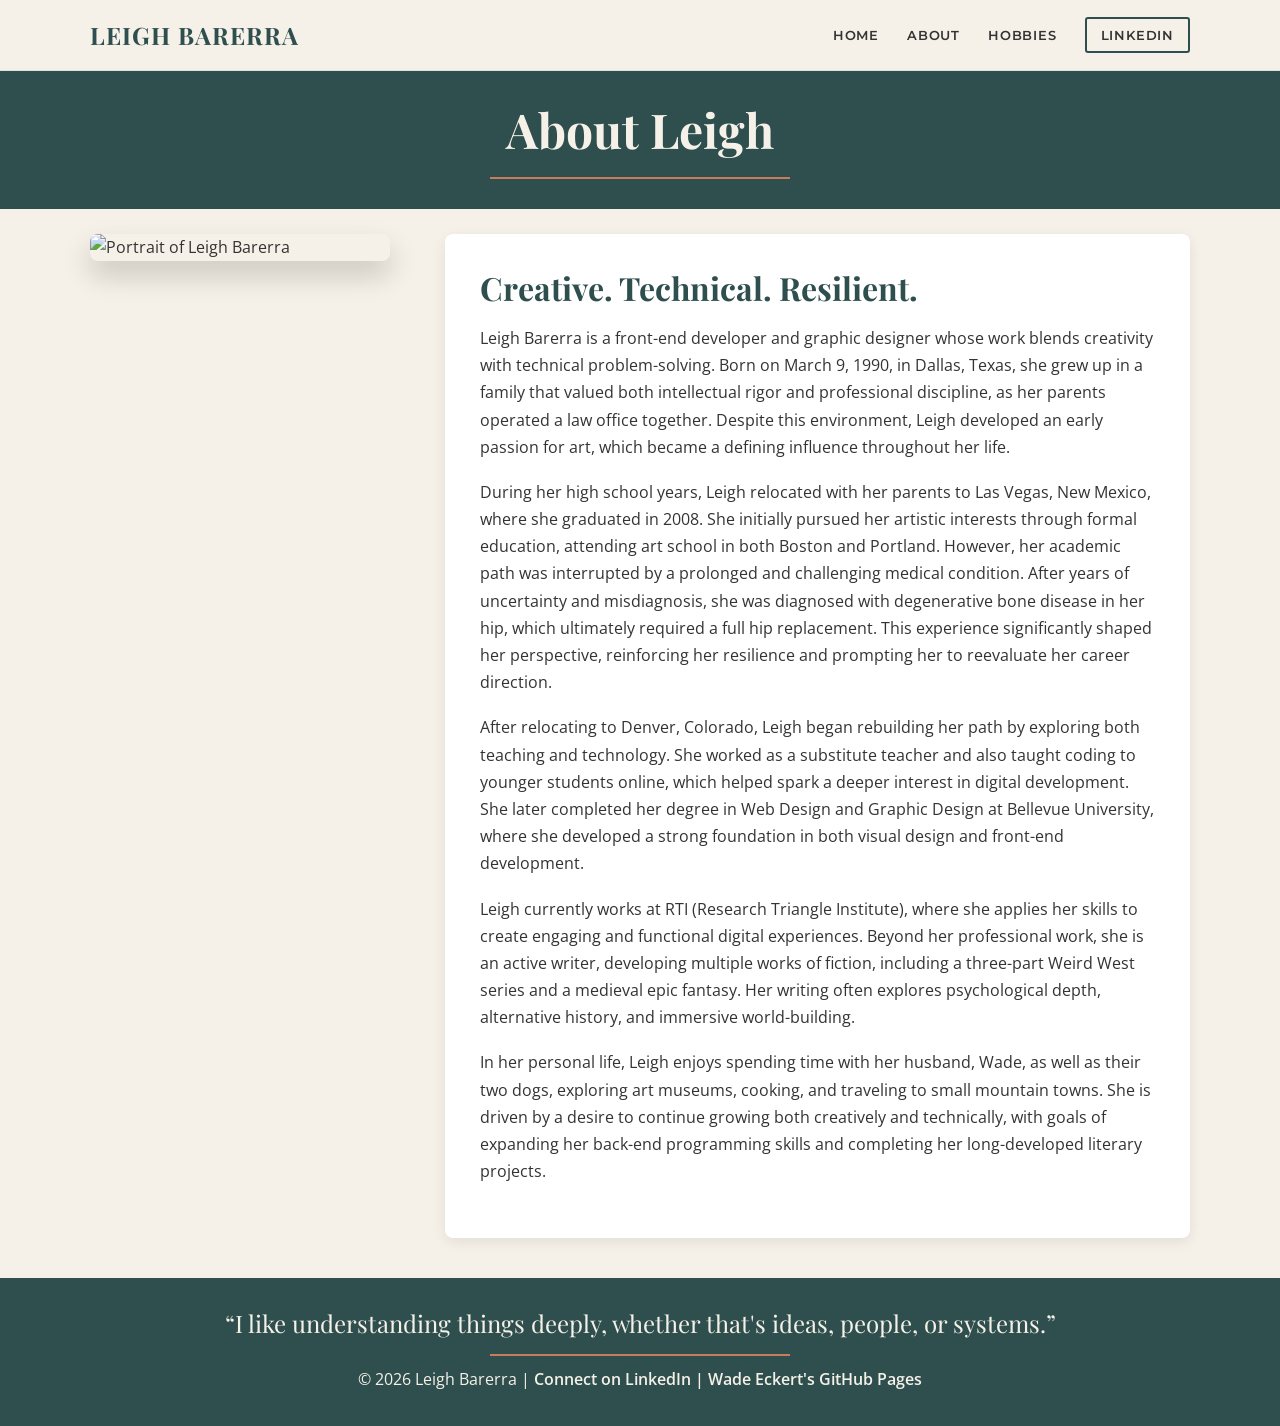
==== about.html @ 8d1077b0 "Add bioSite pages, styles, and images Introduce the bioSite project: add index.html, about.html, hob" ====
<!--
Assignment: bioSite Project
Original Author: Wade Eckert
Professor: Dr. Mortoza Abdullah
Date: April 26, 2026
Description:
-->

<!DOCTYPE html>
<html lang="en">
    <head>
        <meta charset="UTF-8">
        <meta name="viewport" content="width=device-width, initial-scale=1.0">
        <meta name="description" content="">
        <meta name="author" content="Wade Eckert">
        <link href="bioSite.css" rel="stylesheet" type="text/css">
        <link href="https://fonts.googleapis.com/css2?family=Playfair+Display:wght@400;600;700&family=Open+Sans:wght@400;600&family=Montserrat:wght@500;600&display=swap" rel="stylesheet">
        <title>About Leigh Barerra | bioSite</title>
    </head>
    <body>
    <header> <!-- Header with navigation bar start-->
        <nav class="navbar container"> <!-- Navigation bar with logo and links start-->
            <div class="logo">LEIGH BARERRA</div>

            <ul class="nav-links">
                <li><a href="index.html">Home</a></li>
                <li><a href="about.html">About</a></li>
                <li><a href="hobbies.html">Hobbies</a></li>
                <li><a class="external-link" href="https://www.linkedin.com/in/leigh-m-barrera?trk=people-guest_people_search-card" target="_blank">LinkedIn</a></li>
            </ul>
        </nav> <!-- Navigation bar end-->
    </header> <!-- Header with navigation bar end-->

    <main> <!-- Main content container start -->
        <section class="page-header"> <!-- Page header section with title and accent line start -->
            <div class="container">
                <h1>About Leigh</h1>
                <div class="accent-line centered-line"></div>
            </div> 
        </section> <!-- Page header section with title and accent line end -->

        <section class="section about-section"> <!-- About section start -->
            <div class="container about-grid">
                <div class="about-image"> <!-- About image container start -->
                    <img src="images/portrait.jfif" alt="Portrait of Leigh Barerra">
                </div> <!-- About image container end -->
 
                <div class="about-text"> <!-- About text content start -->
                    <h2>Creative. Technical. Resilient.</h2>

                    <p>
                        Leigh Barerra is a front-end developer and graphic designer whose work blends creativity
                        with technical problem-solving. Born on March 9, 1990, in Dallas, Texas, she grew up in
                        a family that valued both intellectual rigor and professional discipline, as her parents
                        operated a law office together. Despite this environment, Leigh developed an early passion
                        for art, which became a defining influence throughout her life.
                    </p>

                    <p>
                        During her high school years, Leigh relocated with her parents to Las Vegas, New Mexico,
                        where she graduated in 2008. She initially pursued her artistic interests through formal
                        education, attending art school in both Boston and Portland. However, her academic path
                        was interrupted by a prolonged and challenging medical condition. After years of uncertainty
                        and misdiagnosis, she was diagnosed with degenerative bone disease in her hip, which
                        ultimately required a full hip replacement. This experience significantly shaped her
                        perspective, reinforcing her resilience and prompting her to reevaluate her career direction.
                    </p>

                    <p>
                        After relocating to Denver, Colorado, Leigh began rebuilding her path by exploring both
                        teaching and technology. She worked as a substitute teacher and also taught coding to
                        younger students online, which helped spark a deeper interest in digital development.
                        She later completed her degree in Web Design and Graphic Design at Bellevue University,
                        where she developed a strong foundation in both visual design and front-end development.
                    </p>

                    <p>
                        Leigh currently works at RTI (Research Triangle Institute), where she applies her skills
                        to create engaging and functional digital experiences. Beyond her professional work, she
                        is an active writer, developing multiple works of fiction, including a three-part Weird
                        West series and a medieval epic fantasy. Her writing often explores psychological depth,
                        alternative history, and immersive world-building.
                    </p>

                    <p>
                        In her personal life, Leigh enjoys spending time with her husband, Wade, as well as their
                        two dogs, exploring art museums, cooking, and traveling to small mountain towns. She is
                        driven by a desire to continue growing both creatively and technically, with goals of
                        expanding her back-end programming skills and completing her long-developed literary projects.
                    </p>
                </div> <!-- About text content end -->
            </div> 
        </section> <!-- About section end -->
    </main> <!-- Main content container end -->

    <footer> <!-- Footer start -->
        <section class="quote-section"> <!-- Inspirational quote section start -->
            <p>“I like understanding things deeply, whether that's ideas, people, or systems.”</p>
        </section> <!-- Inspirational quote section end -->
        <p>
            &copy; 2026 Leigh Barerra |
            <a href="https://www.linkedin.com/in/leigh-m-barrera?trk=people-guest_people_search-card" target="_blank">Connect on LinkedIn |</a>
            <a href="https://wadeeckert.github.io/CSD-340/" target="_blank">Wade Eckert's GitHub Pages</a>
        </p>
    </footer> <!-- Footer end -->
</body>
</html>
---- bioSite.css ----
/*
Assignment: bioSite Project
Original Author: Wade Eckert
Professor: Dr. Mortoza Abdullah
Date: April 26, 2026
Description:
*/

/* Base styling for the site for consistency */
* {
    margin: 0;
    padding: 0;
    box-sizing: border-box;
}

body {
    font-family: "Open Sans", sans-serif;
    background-color: #F5F1E8;
    color: #333333;
    line-height: 1.7;
}

img {
    max-width: 100%;
    display: block;
}

a {
    color: inherit;
    text-decoration: none;
}

/* Generic layout helper styling */
.container {
    width: 90%;
    max-width: 1100px;
    margin: 0 auto;
}

.section {
    padding: 40px 0;
}

/* Styling for the typography */
h1,
h2,
h3 {
    font-family: "Playfair Display", serif;
    color: #2F4F4F;
    line-height: 1.2;
}

h1 {
    font-size: 48px;
    font-weight: 700;
}

h2 {
    font-size: 32px;
    font-weight: 700;
    margin-bottom: 20px;
}

h3 {
    font-size: 24px;
    font-weight: 600;
}

p {
    font-size: 16px;
    margin-bottom: 18px;
}

/* Styling for the navigation */
header {
    background-color: #F5F1E8;
    border-bottom: 1px solid #E0E0E0;
}

/* Styling for the navbar with flexbox for horizontal layout and spacing */
.navbar {
    height: 70px;
    display: flex;
    align-items: center;
    justify-content: space-between;
}

.logo {
    font-family: "Playfair Display", serif;
    font-size: 24px;
    font-weight: 700;
    color: #2F4F4F;
    letter-spacing: 1px;
}

/* Styling for the navigation links with an animated underline effect on hover */
.nav-links {
    display: flex;
    align-items: center;
    gap: 28px;
    list-style: none;
}

.nav-links a {
    position: relative;
    font-family: "Montserrat", sans-serif;
    font-size: 13px;
    font-weight: 600;
    letter-spacing: 0.8px;
    text-transform: uppercase;
    color: #333333;
}

/* Animated underline */
.nav-links a:not(.external-link)::after {
    content: "";
    position: absolute;
    left: 0;
    bottom: -4px;
    width: 0%;
    height: 2px;
    background-color: #C97C5D;
    transition: width 0.3s ease;
}

.nav-links .external-link {
    border: 2px solid #2F4F4F;
    padding: 8px 14px;
    border-radius: 3px;
}

.nav-links .external-link:hover {
    background-color: #2F4F4F;
    color: #F5F1E8;
}

.nav-links a:not(.external-link):hover::after {
    width: 100%;
}

/* Styling for the hero section of the landing page */
.hero {
    min-height: 400px;
    background-size: cover;
    background-position: center;
    position: relative;
    display: flex;
    align-items: center;
}

/* Adding a dark overlay to the hero image for better text readability */
.hero::before {
    content: "";
    position: absolute;
    inset: 0;
    background: rgba(0, 0, 0, 0.45);
}

.hero-content {
    position: relative;
    color: #F5F1E8;
    max-width: 700px;
}

.hero-content h1 {
    color: #F5F1E8;
    margin-bottom: 10px;
}

.hero-subtitle {
    font-family: "Montserrat", sans-serif;
    font-size: 15px;
    font-weight: 600;
    letter-spacing: 1px;
    text-transform: uppercase;
    margin-bottom: 18px;
}

/* Accent line styling for visual separation */
.accent-line {
    width: 300px;
    height: 2px;
    background-color: #C97C5D;
    margin: 16px 0;
}

/* Styling for call to action/buttons */
.cta-link {
    display: inline-block;
    font-family: "Montserrat", sans-serif;
    font-size: 14px;
    font-weight: 600;
    background-color: #2F4F4F;
    color: #F5F1E8;
    padding: 12px 22px;
    border-radius: 5px;
    margin-top: 10px;
}

.cta-link:hover {
    background-color: #C97C5D;
}

/* Styling for the intro section */
.intro-grid {
    display: grid;
    grid-template-columns: 1fr 1.4fr;
    gap: 60px;
    align-items: center;
}

/* Styling for the portrait frame in the intro section */
.portrait-frame {
    justify-self: center;
    width: 260px;
    background-color: #2F4F4F;
    padding: 0 14px 14px 0;
    border-radius: 8px;
    box-shadow: 0 14px 28px rgba(0, 0, 0, 0.18);
    transition: transform 0.3s ease, box-shadow 0.3s ease;
}

/* Styling for the portrait image with a slight offset to create a layered effect */
.portrait-frame img {
    width: 260px;
    height: auto;
    border-radius: 8px;
    transform: translate(-14px, -14px);
}

/* Adding a subtle zoom and shadow effect on hover for the portrait frame */
.portrait-frame:hover {
    transform: scale(1.04);
    box-shadow: 0 20px 38px rgba(0, 0, 0, 0.26);
}

.intro-text h2 {
    margin-bottom: 14px;
}

/* Styling for the image cards */
.card-section-title {
    display: flex;
    align-items: center;
    justify-content: center;
    gap: 20px;
    margin-bottom: 35px;
    font-family: "Playfair Display", serif;
}

/* Left + right lines */
.card-section-title::before,
.card-section-title::after {
    content: "";
    flex: 1;
    height: 2px;
    background-color: #C97C5D;
    max-width: 300px;
}

/* Using CSS Grid to create a responsive card layout */
.card-grid {
    display: grid;
    grid-template-columns: repeat(3, 1fr);
    gap: 28px;
}
 
.card {
    background-color: #ffffff;
    border-radius: 8px;
    overflow: hidden;
    box-shadow: 0 4px 14px rgba(0, 0, 0, 0.08);
}

.card img {
    height: 220px;
    width: 100%;
    object-fit: cover;
}

.card-content {
    padding: 22px;
    text-align: center;
}

.card-content h3 {
    margin-bottom: 10px;
}

.card-content p {
    font-size: 14px;
}

/* Styling for the page header sections */
.page-header {
    background-color: #2F4F4F; /* green */
    padding: 30px 0 30px;
    text-align: center;
}

.page-header h1 {
    color: #F5F1E8;
}

.page-header .accent-line {
    margin: 18px auto 0;
    background-color: #C97C5D;
}

/* Specific styling for the About page */
.centered-line {
    margin: 18px auto 0;
}

.about-section {
    padding-top: 25px;
}

.about-grid {
    display: grid;
    grid-template-columns: 300px 1fr;
    gap: 55px;
    align-items: start;
}

.about-image img {
    width: 100%;
    border-radius: 8px;
    box-shadow: 0 14px 28px rgba(0, 0, 0, 0.18);
    transition: transform 0.3s ease, box-shadow 0.3s ease;
}

.about-image img:hover {
    transform: scale(1.04);
    box-shadow: 0 20px 38px rgba(0, 0, 0, 0.26);
}

.about-text {
    background-color: #ffffff;
    padding: 35px;
    border-radius: 8px;
    box-shadow: 0 4px 14px rgba(0, 0, 0, 0.08);
}

.about-text h2 {
    margin-bottom: 18px;
}

/* Specific styling for the Hobbies page, alternating layout story blocks */
.story-block {
    display: grid;
    grid-template-columns: 1fr 1.3fr;
    gap: 45px;
    align-items: center;
    padding: 30px 0;
    border-bottom: 1px solid #E0E0E0;
}

/* Reversing the layout for alternating story blocks */
.story-block.reverse {
    grid-template-columns: 1.3fr 1fr;
}

/* Adjusting the order of the image and text for reversed story blocks */
.story-block.reverse .story-image {
    order: 2;
}

/* Ensuring the text content is ordered correctly in reversed story blocks */
.story-block.reverse .story-text {
    order: 1;
}

.story-image img {
    border-radius: 8px;
    height: 280px;
    width: 100%;
    object-fit: cover;
    transition: transform 0.3s ease, box-shadow 0.3s ease;
    box-shadow: 0 14px 28px rgba(0, 0, 0, 0.18);
}

/* Adding a subtle zoom and shadow effect on hover for the story images */
.story-image img:hover {
    transform: scale(1.04);
    box-shadow: 0 20px 38px rgba(0, 0, 0, 0.26);
}

/* Styling for the quote sections */
.quote-section {
    background-color: #2F4F4F;
    color: #F5F1E8;
    text-align: center;
    padding: 10px 10px; 
    position: relative;
}

/* Centered accent line */
.quote-section::after {
    content: "";
    display: block;
    width: 300px;
    height: 2px;
    background-color: #C97C5D;
    margin: 10px auto 0 auto;
}

.quote-section p {
    font-family: "Playfair Display", serif;
    font-size: 24px;
    margin-bottom: 0;
}

/* Styling for the footer sections */
footer {
    background-color: #2F4F4F;
    color: #F5F1E8;
    text-align: center;
    padding: 15px 0;
    font-size: 13px;
}

footer a {
    color: #F5F1E8;
    font-weight: 600;
}

footer a:hover {
    color: #A3B18A;
}
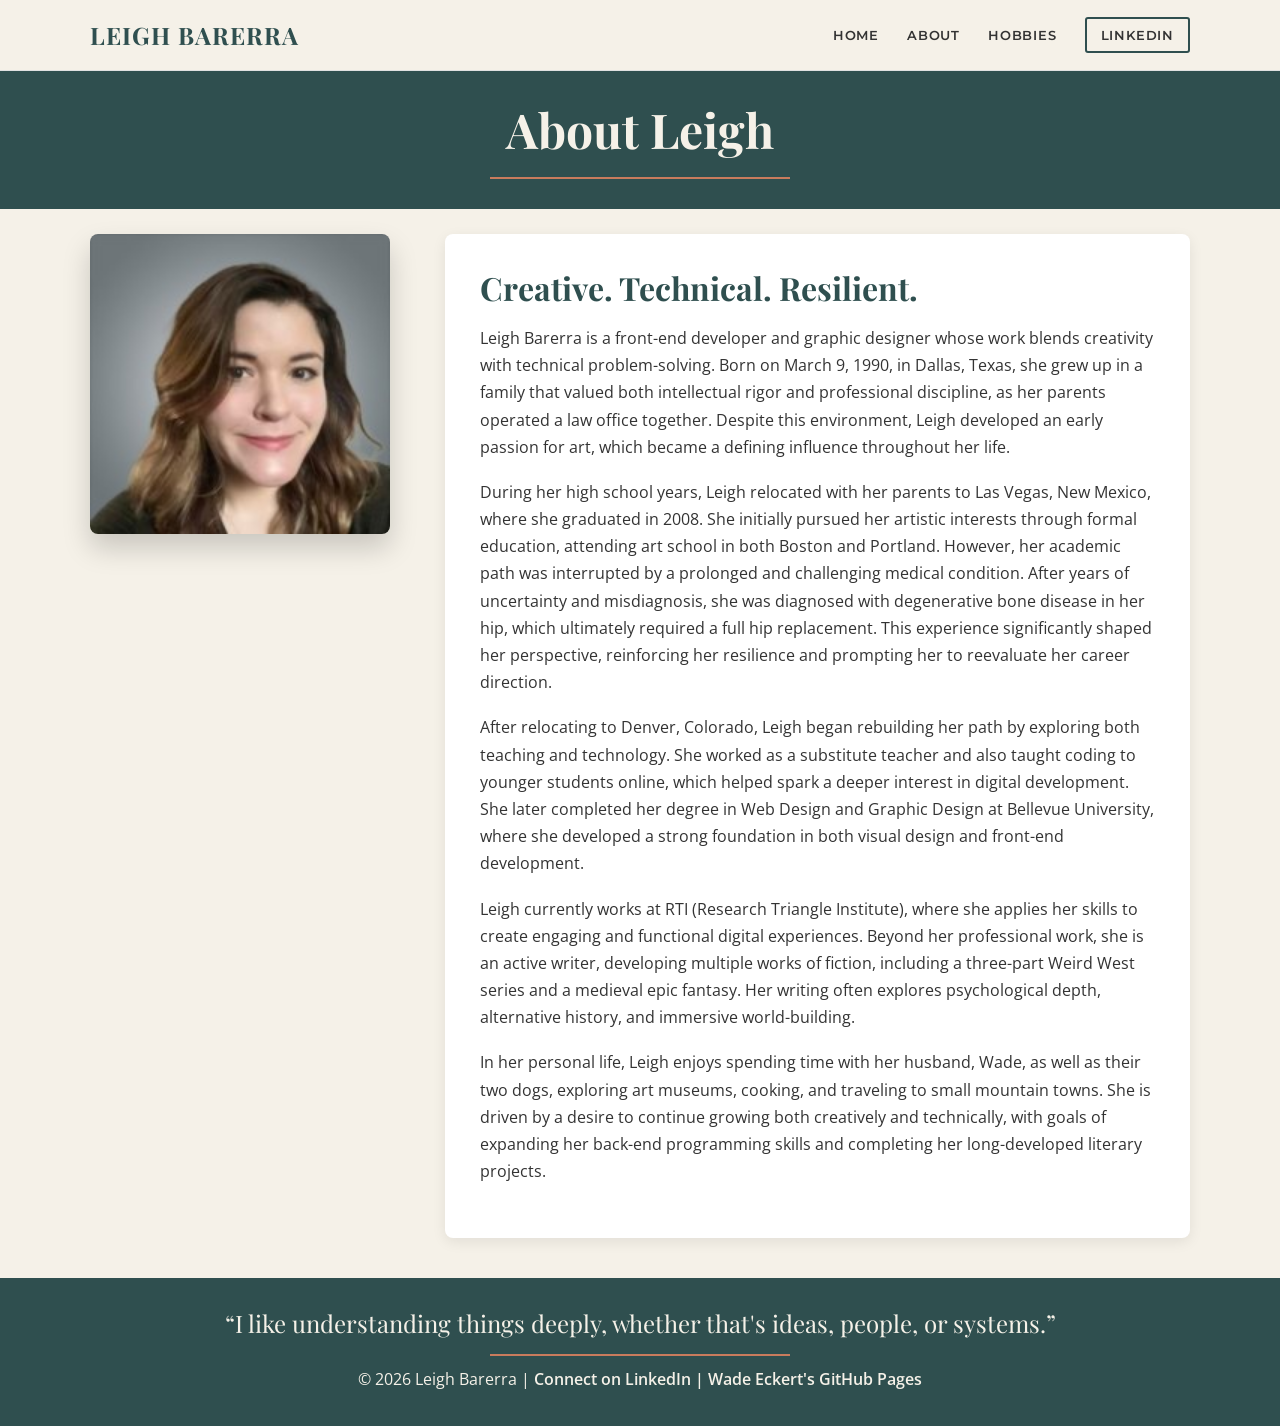
==== commit 7224d5b6: "Fix image path case sensitivity Update image src references from 'images/...' to 'Images/...' across" ====
--- a/about.html
+++ b/about.html
@@ -3,7 +3,9 @@
 Original Author: Wade Eckert
 Professor: Dr. Mortoza Abdullah
 Date: April 26, 2026
-Description:
+Description: This is the about.html file for the bioSite project, which provides a detailed biography of Leigh Barerra. 
+It includes sections on her background, education, career, and personal interests, along with a portrait image. 
+The design maintains consistency with the overall bioSite aesthetic while offering an in-depth look at Leigh's life and work.
 -->
 
 <!DOCTYPE html>
@@ -11,7 +13,7 @@
     <head>
         <meta charset="UTF-8">
         <meta name="viewport" content="width=device-width, initial-scale=1.0">
-        <meta name="description" content="">
+        <meta name="description" content="Learn about Leigh Barerra's background, education, career, and personal interests in this detailed biography. Discover how her experiences have shaped her work as a front-end developer and graphic designer.">
         <meta name="author" content="Wade Eckert">
         <link href="bioSite.css" rel="stylesheet" type="text/css">
         <link href="https://fonts.googleapis.com/css2?family=Playfair+Display:wght@400;600;700&family=Open+Sans:wght@400;600&family=Montserrat:wght@500;600&display=swap" rel="stylesheet">
@@ -42,7 +44,7 @@
         <section class="section about-section"> <!-- About section start -->
             <div class="container about-grid">
                 <div class="about-image"> <!-- About image container start -->
-                    <img src="images/portrait.jfif" alt="Portrait of Leigh Barerra">
+                    <img src="Images/portrait.jfif" alt="Portrait of Leigh Barerra">
                 </div> <!-- About image container end -->
  
                 <div class="about-text"> <!-- About text content start -->
--- a/bioSite.css
+++ b/bioSite.css
@@ -3,7 +3,9 @@
 Original Author: Wade Eckert
 Professor: Dr. Mortoza Abdullah
 Date: April 26, 2026
-Description:
+Description: This is the bioSite.css file for the bioSite project, which contains all the styling for the website. 
+It includes base styles for typography, layout, and specific components such as the navigation bar, hero section, 
+cards, and page headers.
 */
 
 /* Base styling for the site for consistency */
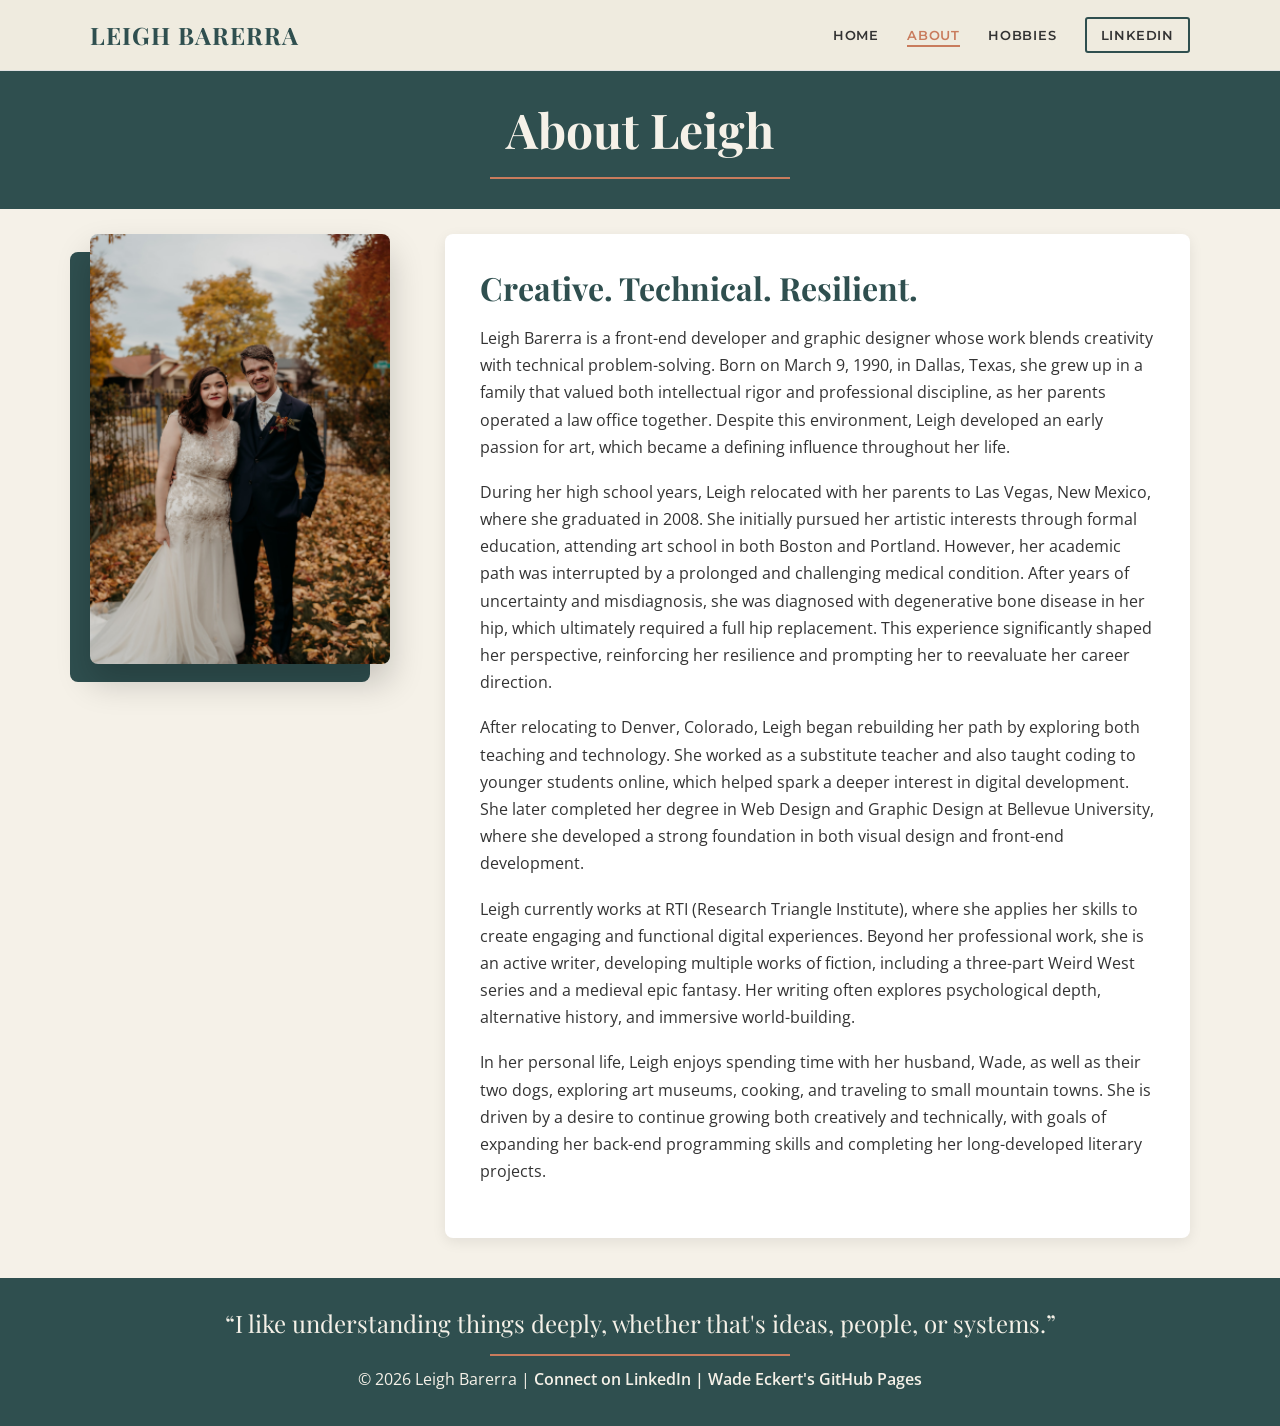
==== commit f6b63c0c: "Add responsive nav, favicon, images, and UI tweaks Add favicon and wedding image assets; replace por" ====
--- a/about.html
+++ b/about.html
@@ -16,19 +16,21 @@
         <meta name="description" content="Learn about Leigh Barerra's background, education, career, and personal interests in this detailed biography. Discover how her experiences have shaped her work as a front-end developer and graphic designer.">
         <meta name="author" content="Wade Eckert">
         <link href="bioSite.css" rel="stylesheet" type="text/css">
+        <link rel="icon" type="image/png" href="Images/favicon.png">
         <link href="https://fonts.googleapis.com/css2?family=Playfair+Display:wght@400;600;700&family=Open+Sans:wght@400;600&family=Montserrat:wght@500;600&display=swap" rel="stylesheet">
         <title>About Leigh Barerra | bioSite</title>
     </head>
     <body>
     <header> <!-- Header with navigation bar start-->
         <nav class="navbar container"> <!-- Navigation bar with logo and links start-->
-            <div class="logo">LEIGH BARERRA</div>
+            <a href="index.html" class="logo">LEIGH BARERRA</a>
 
+            <button class="menu-toggle" aria-label="Toggle navigation">&#9776;</button>
             <ul class="nav-links">
                 <li><a href="index.html">Home</a></li>
-                <li><a href="about.html">About</a></li>
+                <li><a class="active" href="about.html">About</a></li>
                 <li><a href="hobbies.html">Hobbies</a></li>
-                <li><a class="external-link" href="https://www.linkedin.com/in/leigh-m-barrera?trk=people-guest_people_search-card" target="_blank">LinkedIn</a></li>
+                <li><a class="external-link" href="https://www.linkedin.com/in/leigh-m-barrera?trk=people-guest_people_search-card" target="_blank" aria-label="Visit Leigh Barerra's LinkedIn profile">LinkedIn</a></li>
             </ul>
         </nav> <!-- Navigation bar end-->
     </header> <!-- Header with navigation bar end-->
@@ -44,7 +46,7 @@
         <section class="section about-section"> <!-- About section start -->
             <div class="container about-grid">
                 <div class="about-image"> <!-- About image container start -->
-                    <img src="Images/portrait.jfif" alt="Portrait of Leigh Barerra">
+                    <img src="Images/wedding.png" alt="Wedding photo of Leigh Barerra">
                 </div> <!-- About image container end -->
  
                 <div class="about-text"> <!-- About text content start -->
@@ -101,9 +103,19 @@
         </section> <!-- Inspirational quote section end -->
         <p>
             &copy; 2026 Leigh Barerra |
-            <a href="https://www.linkedin.com/in/leigh-m-barrera?trk=people-guest_people_search-card" target="_blank">Connect on LinkedIn |</a>
-            <a href="https://wadeeckert.github.io/CSD-340/" target="_blank">Wade Eckert's GitHub Pages</a>
+            <a href="https://www.linkedin.com/in/leigh-m-barrera?trk=people-guest_people_search-card" target="_blank" aria-label="Visit Leigh Barerra's LinkedIn profile">Connect on LinkedIn |</a>
+            <a href="https://wadeeckert.github.io/CSD-340/" target="_blank" aria-label="Visit Wade Eckert's GitHub Pages">Wade Eckert's GitHub Pages</a>
         </p>
     </footer> <!-- Footer end -->
+
+    <!-- JavaScript for mobile menu toggle on responsive screens -->
+    <script>
+        const menuToggle = document.querySelector(".menu-toggle");
+        const navLinks = document.querySelector(".nav-links");
+
+        menuToggle.addEventListener("click", () => {
+            navLinks.classList.toggle("show");
+        });
+    </script>
 </body>
 </html>
--- a/bioSite.css
+++ b/bioSite.css
@@ -15,11 +15,28 @@
     box-sizing: border-box;
 }
 
+/* Smooth scrolling for anchor links */
+html {
+    scroll-behavior: smooth;
+}
+
 body {
     font-family: "Open Sans", sans-serif;
     background-color: #F5F1E8;
     color: #333333;
     line-height: 1.7;
+    animation: fadeIn 0.6s ease;
+}
+
+/* Simple fade-in animation for page load */
+@keyframes fadeIn {
+    from {
+        opacity: 0;
+    }
+
+    to {
+        opacity: 1;
+    }
 }
 
 img {
@@ -73,10 +90,14 @@
     margin-bottom: 18px;
 }
 
-/* Styling for the navigation */
+/* Styling for the navigation, making it sticky with a blurred background */
 header {
-    background-color: #F5F1E8;
+    background-color: rgba(239, 234, 223, 0.94);
     border-bottom: 1px solid #E0E0E0;
+    position: sticky;
+    top: 0;
+    z-index: 1000;
+    backdrop-filter: blur(8px);
 }
 
 /* Styling for the navbar with flexbox for horizontal layout and spacing */
@@ -95,6 +116,15 @@
     letter-spacing: 1px;
 }
 
+/* Adding a subtle color change on hover for the logo */
+.logo {
+    transition: color 0.3s ease;
+}
+
+.logo:hover {
+    color: #C97C5D;
+}
+
 /* Styling for the navigation links with an animated underline effect on hover */
 .nav-links {
     display: flex;
@@ -103,6 +133,7 @@
     list-style: none;
 }
 
+/* Styling for the navigation links with an animated underline effect on hover */
 .nav-links a {
     position: relative;
     font-family: "Montserrat", sans-serif;
@@ -111,9 +142,10 @@
     letter-spacing: 0.8px;
     text-transform: uppercase;
     color: #333333;
-}
-
-/* Animated underline */
+    transition: color 0.3s ease;
+}
+
+/* Animated underline for all navigation links except external links */
 .nav-links a:not(.external-link)::after {
     content: "";
     position: absolute;
@@ -125,12 +157,24 @@
     transition: width 0.3s ease;
 }
 
+/* Active page styling */
+.nav-links a.active {
+    color: #C97C5D;
+}
+
+/* Keep underline visible for the active page link */
+.nav-links a.active::after {
+    width: 100%;
+}
+
+/* Styling for external links in the navigation with a bordered button style */
 .nav-links .external-link {
     border: 2px solid #2F4F4F;
     padding: 8px 14px;
     border-radius: 3px;
 }
 
+/* Hover effect for external links in the navigation */
 .nav-links .external-link:hover {
     background-color: #2F4F4F;
     color: #F5F1E8;
@@ -161,6 +205,18 @@
 .hero-content {
     position: relative;
     color: #F5F1E8;
+    max-width: 1100px;
+    width: 90%;
+    margin: 0 auto;
+}
+
+/* Adding spacing below the hero section to separate it from the next section */
+.hero + .section {
+    padding-top: 28px;
+}
+
+/* Limiting the width of the hero content for better readability on larger screens */
+.hero-content > * {
     max-width: 700px;
 }
 
@@ -197,42 +253,57 @@
     padding: 12px 22px;
     border-radius: 5px;
     margin-top: 10px;
+    transition: background-color 0.3s ease, transform 0.3s ease;
 }
 
 .cta-link:hover {
     background-color: #C97C5D;
+    transform: translateY(-2px);
 }
 
 /* Styling for the intro section */
 .intro-grid {
     display: grid;
-    grid-template-columns: 1fr 1.4fr;
-    gap: 60px;
+    grid-template-columns: 300px 1fr;
+    gap: 70px;
     align-items: center;
 }
 
 /* Styling for the portrait frame in the intro section */
 .portrait-frame {
-    justify-self: center;
-    width: 260px;
+    position: relative;
+    justify-self: start;
+    width: 300px;
+    border-radius: 8px;
+    transition: transform 0.3s ease, box-shadow 0.3s ease;
+}
+
+/* Adding a layered background effect behind the portrait image using a pseudo-element */
+.portrait-frame::before {
+    content: "";
+    position: absolute;
+    z-index: 1;
+    width: 100%;
+    height: 100%;
     background-color: #2F4F4F;
-    padding: 0 14px 14px 0;
-    border-radius: 8px;
-    box-shadow: 0 14px 28px rgba(0, 0, 0, 0.18);
-    transition: transform 0.3s ease, box-shadow 0.3s ease;
+    border-radius: 8px;
+    left: -22px;
+    bottom: -18px;
 }
 
 /* Styling for the portrait image with a slight offset to create a layered effect */
 .portrait-frame img {
-    width: 260px;
+    position: relative;
+    z-index: 2;
+    width: 300px;
     height: auto;
     border-radius: 8px;
-    transform: translate(-14px, -14px);
+    box-shadow: 0 18px 34px rgba(0, 0, 0, 0.20);
 }
 
 /* Adding a subtle zoom and shadow effect on hover for the portrait frame */
 .portrait-frame:hover {
-    transform: scale(1.04);
+    transform: scale(1.02);
     box-shadow: 0 20px 38px rgba(0, 0, 0, 0.26);
 }
 
@@ -272,6 +343,13 @@
     border-radius: 8px;
     overflow: hidden;
     box-shadow: 0 4px 14px rgba(0, 0, 0, 0.08);
+    transition: transform 0.3s ease, box-shadow 0.3s ease;
+}
+
+/* Adding a subtle lift and shadow effect on hover for the cards */
+.card:hover {
+    transform: translateY(-4px);
+    box-shadow: 0 10px 24px rgba(0, 0, 0, 0.12);
 }
 
 .card img {
@@ -325,15 +403,38 @@
     align-items: start;
 }
 
+/* Styling for the about image with a layered background effect using a pseudo-element */
+.about-image {
+    position: relative;
+    transition: transform 0.3s ease, box-shadow 0.3s ease;
+}
+
+/* Adding a layered background effect behind the about image using a pseudo-element */
+.about-image::before {
+    content: "";
+    position: absolute;
+    z-index: 1;
+    width: 100%;
+    height: 100%;
+    background-color: #2F4F4F;
+    border-radius: 8px;
+    left: -20px;
+    bottom: -18px;
+}
+
+/* Styling for the about image with a slight offset to create a layered effect */
 .about-image img {
-    width: 100%;
-    border-radius: 8px;
-    box-shadow: 0 14px 28px rgba(0, 0, 0, 0.18);
+    position: relative;
+    z-index: 2;
+    width: 100%;
+    border-radius: 8px;
+    box-shadow: 0 18px 34px rgba(0, 0, 0, 0.20);
     transition: transform 0.3s ease, box-shadow 0.3s ease;
 }
 
-.about-image img:hover {
-    transform: scale(1.04);
+/* Adding a subtle zoom and shadow effect on hover for the about image */
+.about-image:hover {
+    transform: scale(1.02);
     box-shadow: 0 20px 38px rgba(0, 0, 0, 0.26);
 }
 
@@ -346,6 +447,11 @@
 
 .about-text h2 {
     margin-bottom: 18px;
+}
+
+/* Specific styling for the Hobbies page */
+.hobbies-content {
+    padding-top: 0px;
 }
 
 /* Specific styling for the Hobbies page, alternating layout story blocks */
@@ -354,8 +460,19 @@
     grid-template-columns: 1fr 1.3fr;
     gap: 45px;
     align-items: center;
-    padding: 30px 0;
+    padding: 45px 0 50px;
     border-bottom: 1px solid #E0E0E0;
+}
+
+/* Removing the top padding for the first story block to create a cleaner start */
+.story-block:first-child {
+    padding-top: 20px;
+}
+
+/* Removing the bottom border and adjusting padding for the last story block to create a cleaner ending */
+.story-block:last-child {
+    border-bottom: none;
+    padding-bottom: 20px;
 }
 
 /* Reversing the layout for alternating story blocks */
@@ -373,18 +490,46 @@
     order: 1;
 }
 
+.story-image {
+    position: relative;
+    transition: transform 0.3s ease, box-shadow 0.3s ease;
+}
+
+.story-image::before {
+    content: "";
+    position: absolute;
+    z-index: 1;
+    width: 100%;
+    height: 100%;
+    background-color: #2F4F4F;
+    border-radius: 8px;
+    left: -16px;
+    bottom: -14px;
+}
+
+.story-block.reverse .story-image::before {
+    left: auto;
+    right: -16px;
+    transition: transform 0.3s ease, box-shadow 0.3s ease;
+}
+
 .story-image img {
+    position: relative;
+    z-index: 2;
     border-radius: 8px;
     height: 280px;
     width: 100%;
     object-fit: cover;
-    transition: transform 0.3s ease, box-shadow 0.3s ease;
     box-shadow: 0 14px 28px rgba(0, 0, 0, 0.18);
+    transition: box-shadow 0.3s ease;
 }
 
 /* Adding a subtle zoom and shadow effect on hover for the story images */
-.story-image img:hover {
-    transform: scale(1.04);
+.story-image:hover {
+    transform: scale(1.02);
+}
+
+.story-image:hover img {
     box-shadow: 0 20px 38px rgba(0, 0, 0, 0.26);
 }
 
@@ -429,4 +574,68 @@
 
 footer a:hover {
     color: #A3B18A;
+}
+
+/* Styling for the mobile menu toggle button */
+.menu-toggle {
+    display: none;
+    font-size: 28px;
+    background: none;
+    border: none;
+    color: #2F4F4F;
+    cursor: pointer;
+}
+
+/* Responsive styling for mobile devices */
+@media (max-width: 768px) {
+    .navbar {
+        height: auto;
+        min-height: 70px;
+        flex-wrap: wrap;
+        padding: 12px 0;
+    }
+
+    .logo {
+        font-size: 18px;
+    }
+
+    .menu-toggle {
+        display: block;
+    }
+
+    .nav-links {
+        display: none;
+        width: 100%;
+        flex-direction: column;
+        align-items: center;
+        gap: 18px;
+        padding: 18px 0 8px;
+        gap: 14px;
+    }
+
+    .nav-links.show {
+        display: flex;
+    }
+
+    .intro-grid,
+    .about-grid,
+    .story-block,
+    .story-block.reverse,
+    .card-grid {
+        grid-template-columns: 1fr;
+    }
+
+    .story-block.reverse .story-image,
+    .story-block.reverse .story-text {
+        order: initial;
+    }
+
+    h1 {
+        font-size: 38px;
+    }
+
+    .portrait-frame,
+    .about-image {
+        margin: 0 auto;
+    }
 }
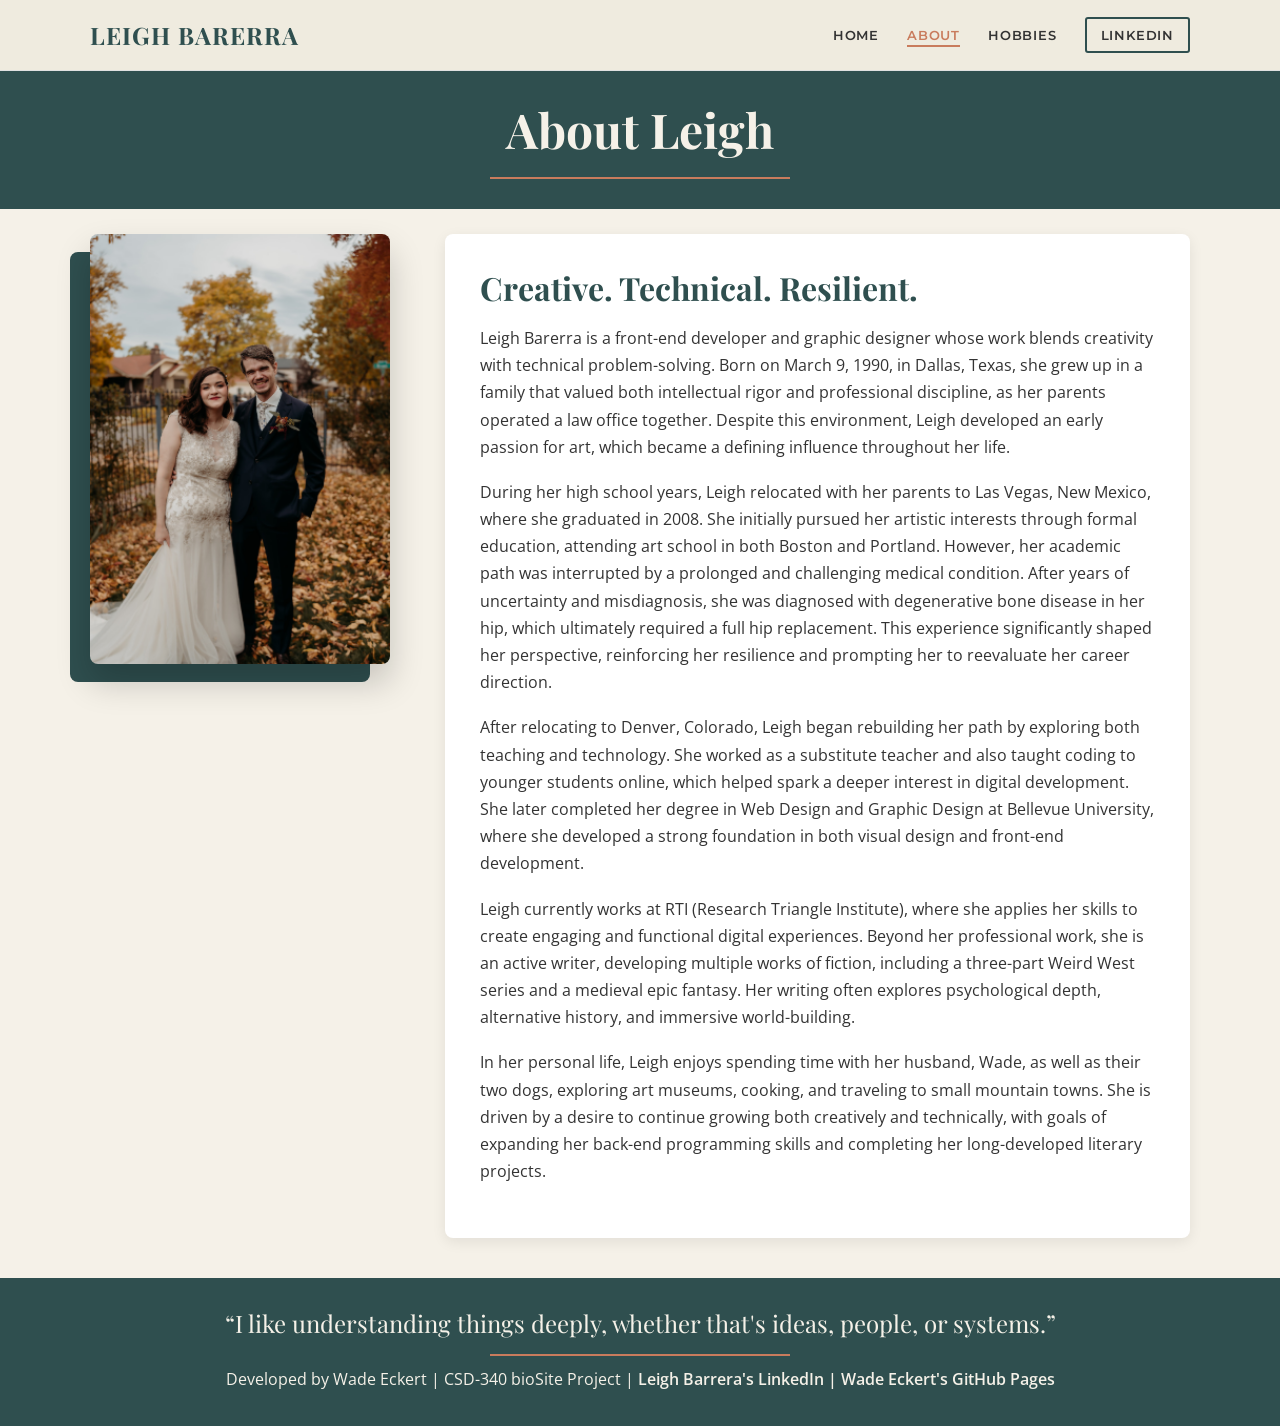
==== commit e2b968df: "Update footer credits and LinkedIn text Modify footer in about.html, hobbies.html, and index.html to" ====
--- a/about.html
+++ b/about.html
@@ -102,8 +102,8 @@
             <p>“I like understanding things deeply, whether that's ideas, people, or systems.”</p>
         </section> <!-- Inspirational quote section end -->
         <p>
-            &copy; 2026 Leigh Barerra |
-            <a href="https://www.linkedin.com/in/leigh-m-barrera?trk=people-guest_people_search-card" target="_blank" aria-label="Visit Leigh Barerra's LinkedIn profile">Connect on LinkedIn |</a>
+            Developed by Wade Eckert | CSD-340 bioSite Project |
+            <a href="https://www.linkedin.com/in/leigh-m-barrera?trk=people-guest_people_search-card" target="_blank" aria-label="Visit Leigh Barerra's LinkedIn profile">Leigh Barrera's LinkedIn |</a>
             <a href="https://wadeeckert.github.io/CSD-340/" target="_blank" aria-label="Visit Wade Eckert's GitHub Pages">Wade Eckert's GitHub Pages</a>
         </p>
     </footer> <!-- Footer end -->
